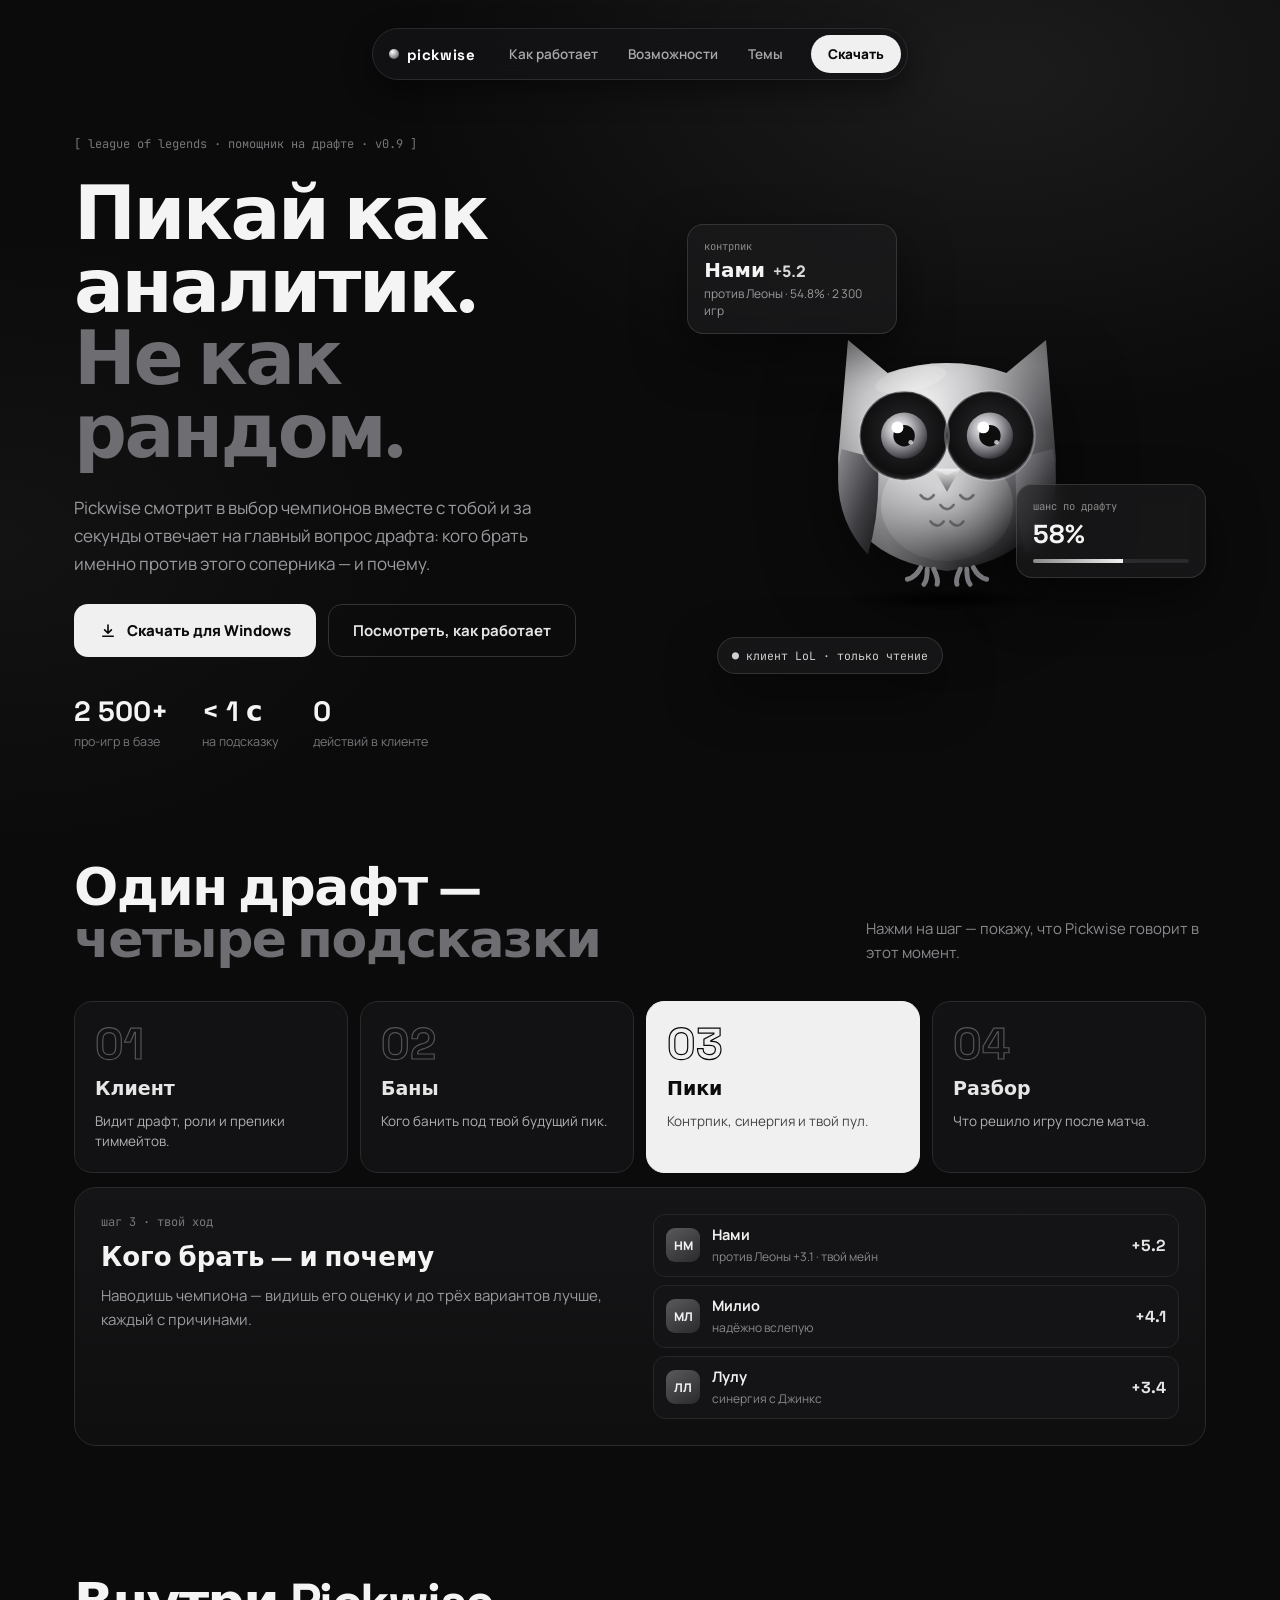
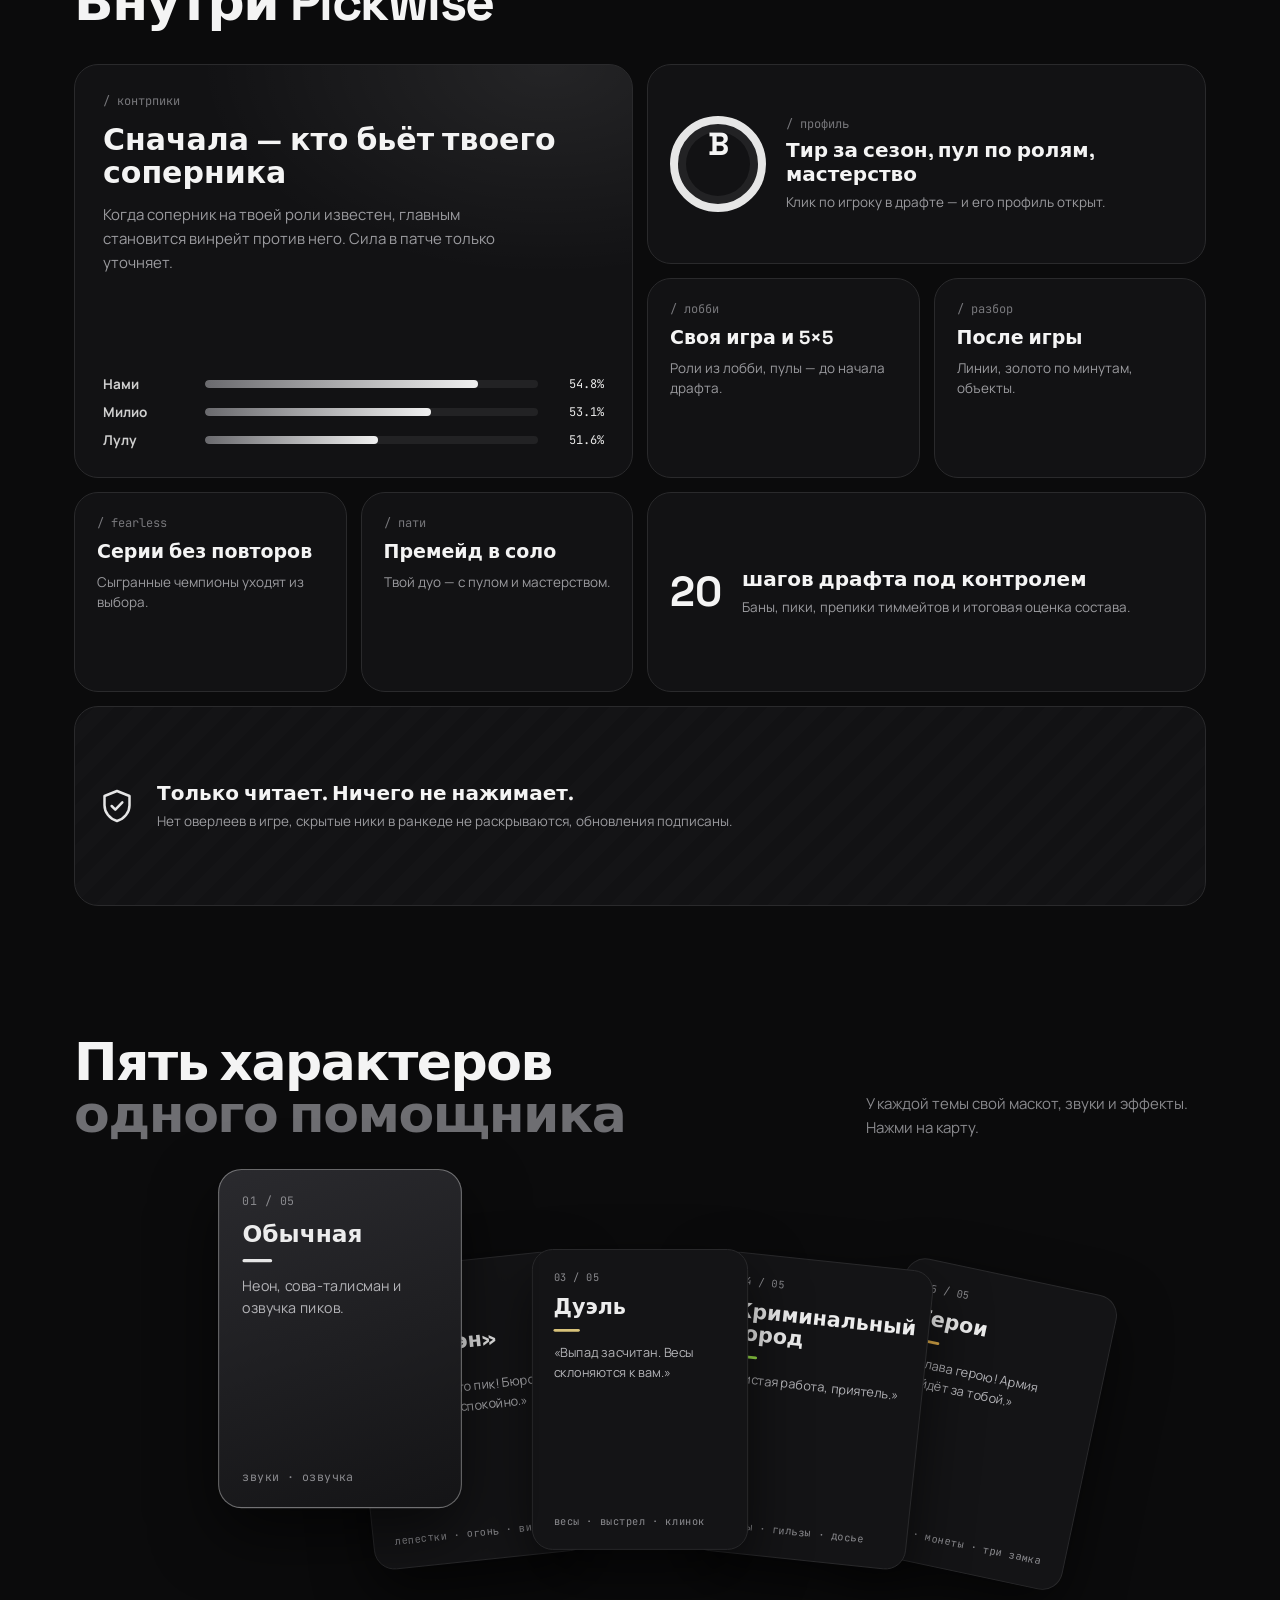
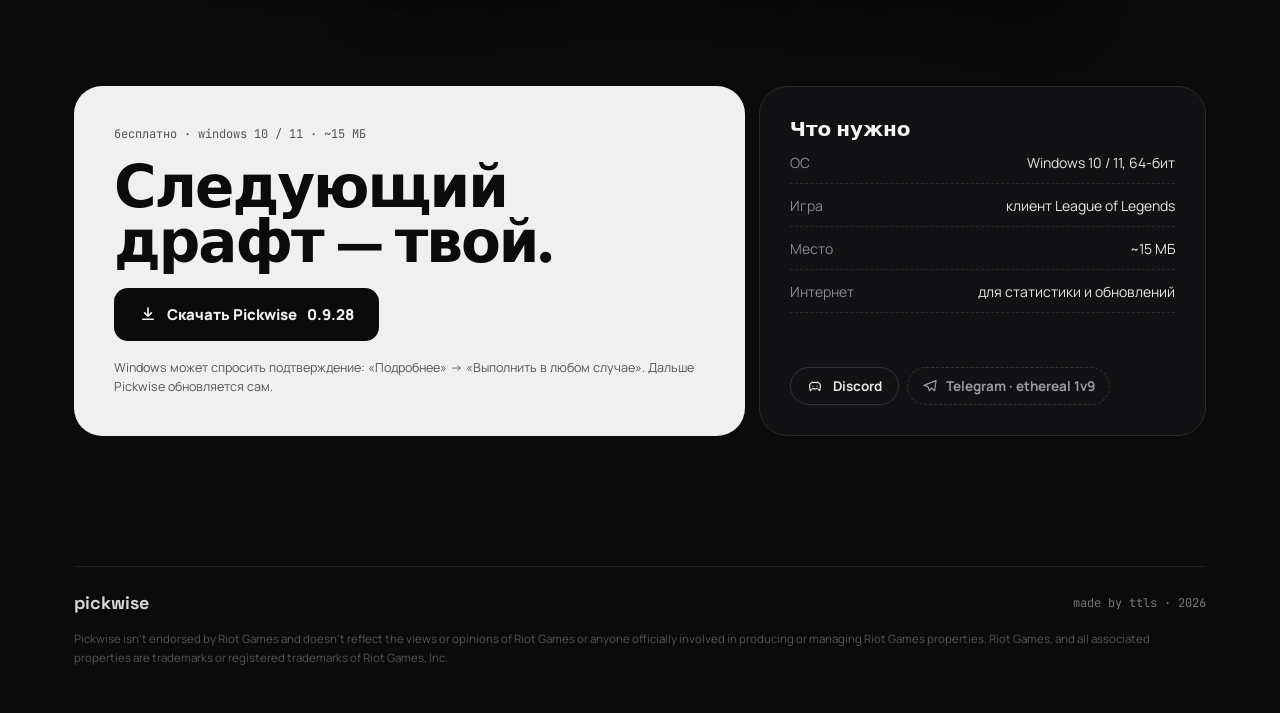
==== docs/index.html @ 0de7edf1 "Сайт Pickwise (docs/): страница скачивания, закрыта от поисковиков Co-Authored-By: Claude Opus 5.5 <" ====
<!doctype html>
<html lang="ru">
<head>
<meta charset="utf-8">
<meta name="viewport" content="width=device-width, initial-scale=1">
<meta name="robots" content="noindex, nofollow, noarchive">
<title>Pickwise — помощник на драфте League of Legends</title>
<meta name="description" content="Pickwise читает выбор чемпионов из клиента LoL и за секунды подсказывает пик и бан: контрпики, пулы, профиль игрока и разбор игры.">
<meta property="og:title" content="Pickwise — пикай как аналитик">
<meta property="og:description" content="Помощник на драфте League of Legends: контрпики, баны под твой пик, профиль игрока и разбор игры.">
<meta property="og:image" content="https://yeonix333.github.io/pickwise-releases/og.png">
<meta property="og:type" content="website">
<meta name="twitter:card" content="summary_large_image">
<meta name="theme-color" content="#0b0b0c">
<link rel="icon" href="favicon.svg" type="image/svg+xml">
<link rel="preconnect" href="https://fonts.googleapis.com">
<link rel="preconnect" href="https://fonts.gstatic.com" crossorigin>
<link href="https://fonts.googleapis.com/css2?family=Space+Grotesk:wght@500;600;700&family=Manrope:wght@400;500;600;700;800&family=JetBrains+Mono:wght@400;600;700&display=swap" rel="stylesheet">
<link rel="stylesheet" href="site.css">
</head>
<body>
<div class="bg" aria-hidden="true"></div>

<header class="nav-wrap">
  <nav class="nav" aria-label="Навигация">
    <a class="brand" href="#top"><span class="dot" aria-hidden="true"></span>pickwise</a>
    <span class="links">
      <a href="#how">Как работает</a>
      <a href="#bento">Возможности</a>
      <a href="#themes">Темы</a>
    </span>
    <a class="btn light sm" href="#download">Скачать</a>
  </nav>
</header>

<main>
  <!-- hero -->
  <section id="top" class="hero wrap">
    <div class="hero-text reveal">
      <span class="mono muted">[ league of legends · помощник на драфте · <span data-ver>v0.9</span> ]</span>
      <h1>Пикай как аналитик.<br><span class="dim">Не как рандом.</span></h1>
      <p class="lead">Pickwise смотрит в выбор чемпионов вместе с тобой и за секунды отвечает на главный вопрос драфта: кого брать именно против этого соперника — и почему.</p>
      <div class="row">
        <a class="btn light" href="#download"><svg viewBox="0 0 24 24" aria-hidden="true"><path d="M12 4v11m0 0-4.5-4.5M12 15l4.5-4.5M5 19h14"/></svg>Скачать для Windows</a>
        <a class="btn ghost" href="#how">Посмотреть, как работает</a>
      </div>
      <div class="stats">
        <div><b>2 500+</b><small>про-игр в базе</small></div>
        <div><b>&lt; 1 с</b><small>на подсказку</small></div>
        <div><b>0</b><small>действий в клиенте</small></div>
      </div>
    </div>

    <div class="hero-art" id="heroArt">
      <div class="float f1"><small class="mono">контрпик</small><div class="fl-h"><b>Нами</b><span>+5.2</span></div><small>против Леоны · 54.8% · 2 300 игр</small></div>
      <div class="float f2"><small class="mono">шанс по драфту</small><b class="big">58%</b><i class="bar"><b style="width:58%"></b></i></div>
      <div class="float f3 mono">● клиент LoL · только чтение</div>
      <div class="owl-box">
        <div class="owl-bob">
          <svg class="owl" viewBox="0 0 200 200" role="img" aria-label="Сова Pickwise">
            <defs>
              <radialGradient id="owBody" cx="38%" cy="30%" r="75%"><stop offset="0" stop-color="#f2f2f2"/><stop offset=".35" stop-color="#b9b9bc"/><stop offset=".72" stop-color="#5c5c60"/><stop offset="1" stop-color="#1c1c1e"/></radialGradient>
              <radialGradient id="owBelly" cx="45%" cy="35%" r="70%"><stop offset="0" stop-color="#fff" stop-opacity=".55"/><stop offset="1" stop-color="#fff" stop-opacity="0"/></radialGradient>
              <linearGradient id="owWing" x1="0" y1="0" x2="1" y2="1"><stop offset="0" stop-color="#8d8d91"/><stop offset=".6" stop-color="#3c3c40"/><stop offset="1" stop-color="#18181a"/></linearGradient>
              <radialGradient id="owSocket" cx="50%" cy="45%" r="60%"><stop offset="0" stop-color="#2a2a2d"/><stop offset=".8" stop-color="#0f0f10"/><stop offset="1" stop-color="#3a3a3d"/></radialGradient>
              <radialGradient id="owIris" cx="40%" cy="35%" r="70%"><stop offset="0" stop-color="#fff"/><stop offset=".35" stop-color="#bdbdc2"/><stop offset=".8" stop-color="#5a5a60"/><stop offset="1" stop-color="#2a2a2e"/></radialGradient>
              <linearGradient id="owBeak" x1="0" y1="0" x2="0" y2="1"><stop offset="0" stop-color="#e8e8e8"/><stop offset="1" stop-color="#6a6a6e"/></linearGradient>
              <radialGradient id="owRim" cx="80%" cy="70%" r="60%"><stop offset=".6" stop-color="#fff" stop-opacity="0"/><stop offset="1" stop-color="#fff" stop-opacity=".22"/></radialGradient>
            </defs>
            <path d="M40 46 L64 66 Q100 54 136 66 L160 46 L166 118 Q166 178 100 186 Q34 178 34 118 Z" fill="url(#owBody)"/>
            <path d="M40 46 L64 66 Q100 54 136 66 L160 46 L166 118 Q166 178 100 186 Q34 178 34 118 Z" fill="url(#owRim)"/>
            <ellipse cx="100" cy="146" rx="40" ry="34" fill="url(#owBelly)"/>
            <path d="M84 140 q4 5 8 0 M96 146 q4 5 8 0 M108 140 q4 5 8 0 M90 156 q4 5 8 0 M102 156 q4 5 8 0" fill="none" stroke="#4a4a4e" stroke-width="1.6" stroke-linecap="round" opacity=".7"/>
            <path d="M36 112 Q28 150 52 176 Q60 150 58 118 Z" fill="url(#owWing)"/>
            <path d="M164 112 Q172 150 148 176 Q140 150 142 118 Z" fill="url(#owWing)"/>
            <circle cx="74" cy="104" r="27" fill="url(#owSocket)"/>
            <circle cx="126" cy="104" r="27" fill="url(#owSocket)"/>
            <circle cx="74" cy="104" r="27" fill="none" stroke="#d8d8dc" stroke-opacity=".35" stroke-width="1.5"/>
            <circle cx="126" cy="104" r="27" fill="none" stroke="#d8d8dc" stroke-opacity=".35" stroke-width="1.5"/>
            <g id="owlEyes">
              <circle cx="74" cy="104" r="14" fill="url(#owIris)"/>
              <circle cx="126" cy="104" r="14" fill="url(#owIris)"/>
              <circle cx="74" cy="104" r="6.5" fill="#0d0d0e"/>
              <circle cx="126" cy="104" r="6.5" fill="#0d0d0e"/>
              <circle cx="70" cy="99" r="3.6" fill="#fff"/>
              <circle cx="122" cy="99" r="3.6" fill="#fff"/>
              <circle cx="78" cy="108" r="1.4" fill="#fff" opacity=".7"/>
              <circle cx="130" cy="108" r="1.4" fill="#fff" opacity=".7"/>
            </g>
            <g id="owlLids" class="lids"><rect x="44" y="74" width="60" height="0" fill="#3a3a3d"/><rect x="96" y="74" width="60" height="0" fill="#3a3a3d"/></g>
            <path d="M92 124 L108 124 L100 138 Z" fill="url(#owBeak)"/>
            <path d="M92 124 L108 124 L100 128 Z" fill="#fff" opacity=".35"/>
            <path d="M84 184 q-3 6 -8 7 M88 185 q0 7 -2 9 M92 185 q3 6 2 9 M108 185 q-3 6 -2 9 M112 185 q0 7 2 9 M116 184 q3 6 8 7" fill="none" stroke="#7a7a7e" stroke-width="3" stroke-linecap="round"/>
            <ellipse cx="78" cy="70" rx="22" ry="7" fill="#fff" opacity=".18" transform="rotate(-12 78 70)"/>
          </svg>
        </div>
        <div class="owl-shadow" aria-hidden="true"></div>
      </div>
    </div>
  </section>

  <!-- how it works -->
  <section id="how" class="wrap sec">
    <div class="sec-head reveal">
      <h2>Один драфт —<br><span class="dim">четыре подсказки</span></h2>
      <p>Нажми на шаг — покажу, что Pickwise говорит в этот момент.</p>
    </div>
    <div class="steps" id="steps" role="tablist" aria-label="Шаги драфта"></div>
    <div class="step-view reveal" id="stepView" role="tabpanel" aria-live="polite"></div>
  </section>

  <!-- bento -->
  <section id="bento" class="wrap sec">
    <h2 class="reveal">Внутри Pickwise</h2>
    <div class="bento">
      <div class="tile big reveal">
        <span class="mono muted">/ контрпики</span>
        <b class="t-xl">Сначала — кто бьёт твоего соперника</b>
        <p>Когда соперник на твоей роли известен, главным становится винрейт против него. Сила в патче только уточняет.</p>
        <div class="bars" id="bars">
          <div><span>Нами</span><i><b data-w="82"></b></i><span class="mono">54.8%</span></div>
          <div><span>Милио</span><i><b data-w="68"></b></i><span class="mono">53.1%</span></div>
          <div><span>Лулу</span><i><b data-w="52"></b></i><span class="mono">51.6%</span></div>
        </div>
      </div>
      <div class="tile wide row-tile reveal">
        <span class="ring" aria-hidden="true">B</span>
        <span><span class="mono muted">/ профиль</span><b class="t-l">Тир за сезон, пул по ролям, мастерство</b><p>Клик по игроку в драфте — и его профиль открыт.</p></span>
      </div>
      <div class="tile reveal"><span class="mono muted">/ лобби</span><b class="t-m">Своя игра и 5×5</b><p>Роли из лобби, пулы — до начала драфта.</p></div>
      <div class="tile reveal"><span class="mono muted">/ разбор</span><b class="t-m">После игры</b><p>Линии, золото по минутам, объекты.</p></div>
      <div class="tile reveal"><span class="mono muted">/ fearless</span><b class="t-m">Серии без повторов</b><p>Сыгранные чемпионы уходят из выбора.</p></div>
      <div class="tile reveal"><span class="mono muted">/ пати</span><b class="t-m">Премейд в соло</b><p>Твой дуо — с пулом и мастерством.</p></div>
      <div class="tile wide row-tile reveal">
        <span class="num">20</span>
        <span><b class="t-l">шагов драфта под контролем</b><p>Баны, пики, препики тиммейтов и итоговая оценка состава.</p></span>
      </div>
      <div class="tile full row-tile striped reveal">
        <svg class="ico" viewBox="0 0 24 24" aria-hidden="true"><path d="M12 3 4.5 6v5.5c0 4.4 3.1 8.2 7.5 9.5 4.4-1.3 7.5-5.1 7.5-9.5V6Z"/><path d="m8.8 12 2.2 2.2 4.2-4.4"/></svg>
        <span><b class="t-l">Только читает. Ничего не нажимает.</b><p>Нет оверлеев в игре, скрытые ники в ранкеде не раскрываются, обновления подписаны.</p></span>
      </div>
    </div>
  </section>

  <!-- themes -->
  <section id="themes" class="wrap sec">
    <div class="sec-head reveal">
      <h2>Пять характеров<br><span class="dim">одного помощника</span></h2>
      <p>У каждой темы свой маскот, звуки и эффекты. Нажми на карту.</p>
    </div>
    <div class="fan" id="fan"></div>
  </section>

  <!-- download -->
  <section id="download" class="wrap sec">
    <div class="dl">
      <div class="dl-main reveal">
        <span class="mono">бесплатно · windows 10 / 11 · <span data-size>~15 МБ</span></span>
        <b>Следующий драфт — твой.</b>
        <a class="btn dark" id="dlBtn" href="https://github.com/yeonix333/pickwise-releases/raw/main/files/0.9.28/Pickwise.exe"><svg viewBox="0 0 24 24" aria-hidden="true"><path d="M12 4v11m0 0-4.5-4.5M12 15l4.5-4.5M5 19h14"/></svg>Скачать Pickwise <span data-ver>0.9.28</span></a>
        <small>Windows может спросить подтверждение: «Подробнее» → «Выполнить в любом случае». Дальше Pickwise обновляется сам.</small>
      </div>
      <div class="dl-side reveal">
        <b class="t-l">Что нужно</b>
        <div class="req"><span>ОС</span><span>Windows 10 / 11, 64-бит</span></div>
        <div class="req"><span>Игра</span><span>клиент League of Legends</span></div>
        <div class="req"><span>Место</span><span data-size>~15 МБ</span></div>
        <div class="req"><span>Интернет</span><span>для статистики и обновлений</span></div>
        <div class="contacts">
          <a class="btn ghost sm" href="https://discord.gg/Bht3MKUtt" target="_blank" rel="noopener"><svg viewBox="0 0 24 24" aria-hidden="true"><path d="M8.5 15.5c2.3 1 4.7 1 7 0M9 12h.01M15 12h.01M7 17l-2 2c-1-3-1.5-6-1-9 1-2 2.6-3.2 4.5-4l.5 1c2-.4 4-.4 6 0l.5-1c1.9.8 3.5 2 4.5 4 .5 3 0 6-1 9l-2-2"/></svg>Discord</a>
          <span class="tg"><svg viewBox="0 0 24 24" aria-hidden="true"><path d="M21 4 3 11l6 2 2 6 3-4 5 4z"/></svg>Telegram · ethereal 1v9</span>
        </div>
      </div>
    </div>
    <div class="changes reveal" id="changes" hidden>
      <span class="mono muted">что нового в <span data-ver></span></span>
      <ul id="changeList"></ul>
    </div>
  </section>
</main>

<footer class="wrap foot">
  <div class="foot-row"><span class="brand-f">pickwise</span><span class="mono muted">made by ttls · 2026</span></div>
  <p>Pickwise isn't endorsed by Riot Games and doesn't reflect the views or opinions of Riot Games or anyone officially involved in producing or managing Riot Games properties. Riot Games, and all associated properties are trademarks or registered trademarks of Riot Games, Inc.</p>
</footer>

<script src="site.js"></script>
</body>
</html>
---- docs/site.css ----
:root{
  --bg:#0b0b0c;--card:#121214;--card2:#151517;--line:#2a2a2c;--line2:#333336;
  --text:#e6e6e6;--hi:#f4f4f4;--muted:#77777b;--soft:#9b9b9f;--dim:#6e6e72;--light:#f0f0f0;
  --display:"Space Grotesk",system-ui,sans-serif;--ui:Manrope,"Segoe UI",system-ui,sans-serif;--mono:"JetBrains Mono",ui-monospace,monospace;
}
*{box-sizing:border-box}
html{scroll-behavior:smooth;overflow-x:clip}
body{margin:0;background:var(--bg);color:var(--text);font-family:var(--ui);-webkit-font-smoothing:antialiased;overflow-x:clip}
a{color:inherit}
.bg{position:fixed;inset:0;z-index:-1;pointer-events:none;background:radial-gradient(900px 520px at 78% 8%,rgba(255,255,255,.07),transparent 70%),radial-gradient(700px 500px at 0% 60%,rgba(255,255,255,.035),transparent 70%)}
.wrap{max-width:1180px;margin:0 auto;padding-left:24px;padding-right:24px}
.mono{font-family:var(--mono);font-size:12px}
.muted{color:var(--muted)}
.dim{color:var(--dim)}
h1,h2{font-family:var(--display);font-weight:700;color:var(--hi);margin:0}
h2{font-size:52px;line-height:1;letter-spacing:-1.5px}
p{margin:0}

/* buttons */
.btn{display:inline-flex;align-items:center;gap:10px;padding:15px 24px;border-radius:14px;text-decoration:none;font-weight:800;font-size:15px;border:1px solid transparent;transition:transform .15s ease,background .2s ease,border-color .2s ease;cursor:pointer}
.btn:hover{transform:translateY(-1px)}
.btn svg{width:18px;height:18px;fill:none;stroke:currentColor;stroke-width:2.2;stroke-linecap:round;stroke-linejoin:round}
.btn.light{background:var(--light);color:var(--bg)}
.btn.light:hover{background:#ffffff}
.btn.dark{background:var(--bg);color:var(--light);align-self:flex-start}
.btn.ghost{border-color:var(--line2);color:var(--text);font-weight:700}
.btn.ghost:hover{border-color:#55555a}
.btn.sm{padding:9px 16px;font-size:13.5px;border-radius:999px}
.btn:focus-visible,.step:focus-visible,.card:focus-visible,.nav a:focus-visible{outline:2px solid #ffffff;outline-offset:3px}

/* nav */
.nav-wrap{position:sticky;top:14px;z-index:10;display:flex;justify-content:center;padding:14px 16px 0}
.nav{display:flex;align-items:center;gap:6px;padding:6px 6px 6px 16px;border-radius:999px;border:1px solid var(--line);background:rgba(20,20,22,.78);backdrop-filter:blur(14px);-webkit-backdrop-filter:blur(14px);box-shadow:0 10px 30px rgba(0,0,0,.45)}
.brand{display:flex;align-items:center;gap:8px;margin-right:14px;text-decoration:none;font-family:var(--display);font-weight:700;font-size:15px;letter-spacing:.04em;color:#fff}
.brand .dot{width:10px;height:10px;border-radius:50%;background:radial-gradient(circle at 35% 30%,#fff,#8a8a8a 60%,#3a3a3a)}
.links{display:flex;gap:2px}
.links a{padding:8px 14px;border-radius:999px;text-decoration:none;font-size:13.5px;font-weight:600;color:#a8a8a8;transition:color .15s,background .15s}
.links a:hover{color:#fff;background:rgba(255,255,255,.05)}
.nav .btn.sm{margin-left:8px}

/* hero */
.hero{display:grid;grid-template-columns:minmax(0,1.05fr) minmax(0,.95fr);gap:40px;align-items:center;padding-top:70px;padding-bottom:110px}
.hero-text{display:flex;flex-direction:column;gap:26px}
.hero h1{font-size:74px;line-height:.98;letter-spacing:-2.5px}
.lead{max-width:500px;font-size:17px;line-height:1.65;color:var(--soft)}
.row{display:flex;gap:12px;flex-wrap:wrap}
.stats{display:flex;gap:34px;margin-top:10px}
.stats b{display:block;font-family:var(--display);font-size:28px;color:var(--hi)}
.stats small{font-size:12.5px;color:var(--muted)}
.hero-art{position:relative;height:520px}
.float{position:absolute;z-index:2;padding:14px 16px;border-radius:16px;border:1px solid rgba(255,255,255,.12);background:rgba(30,30,32,.62);backdrop-filter:blur(10px);-webkit-backdrop-filter:blur(10px);box-shadow:0 20px 50px rgba(0,0,0,.5);animation:drift 5s ease-in-out infinite}
.float small{display:block;font-size:12px;color:var(--soft)}
.float small.mono{font-size:10.5px;color:#8a8a8a}
.f1{--r:-6deg;top:40px;left:0;width:210px}
.f1 .fl-h{display:flex;align-items:baseline;gap:8px;margin:4px 0 2px}
.f1 .fl-h b{font-family:var(--display);font-size:20px;color:var(--hi)}
.f1 .fl-h span{font-weight:800;color:#d8d8d8}
.f2{--r:5deg;top:300px;right:0;width:190px;animation-duration:6s;animation-delay:.8s}
.f2 .big{display:block;margin:4px 0 8px;font-family:var(--display);font-size:26px;color:var(--hi)}
.bar{display:block;height:4px;border-radius:4px;background:#2a2a2c;overflow:hidden}
.bar b{display:block;height:100%;background:linear-gradient(90deg,#8a8a8a,#f0f0f0)}
.f3{--r:-3deg;bottom:30px;left:30px;padding:10px 14px;border-radius:999px;font-size:11.5px;color:#cfcfcf;animation-duration:5.5s;animation-delay:.4s}
.owl-box{position:absolute;left:50%;top:50%;width:330px;transform:translate(-50%,-52%)}
.owl-bob{animation:bob 4.5s ease-in-out infinite}
.owl{width:330px;height:330px;display:block;filter:drop-shadow(0 30px 40px rgba(0,0,0,.45))}
#owlEyes{transition:transform .12s linear}
.lids rect{transition:height .08s ease}
.owl-shadow{width:200px;height:22px;margin:-6px auto 0;border-radius:50%;background:radial-gradient(closest-side,rgba(0,0,0,.85),transparent);animation:shadow 4.5s ease-in-out infinite}
@keyframes bob{0%,100%{transform:translateY(0)}50%{transform:translateY(-10px)}}
@keyframes drift{0%,100%{transform:translate(0,0) rotate(var(--r))}50%{transform:translate(0,-8px) rotate(var(--r))}}
@keyframes shadow{0%,100%{transform:scaleX(1);opacity:.55}50%{transform:scaleX(.86);opacity:.35}}

/* sections */
.sec{padding-bottom:130px}
.sec-head{display:flex;align-items:flex-end;justify-content:space-between;gap:24px;flex-wrap:wrap;margin-bottom:36px}
.sec-head p{max-width:340px;font-size:15px;line-height:1.6;color:#8a8a8e}
#bento h2{margin-bottom:36px}

/* steps */
.steps{display:grid;grid-template-columns:repeat(4,minmax(0,1fr));gap:12px}
.step{display:flex;flex-direction:column;gap:10px;padding:20px;border-radius:18px;border:1px solid var(--line);background:var(--card);color:var(--text);text-align:left;font:inherit;cursor:pointer;transition:background .25s,border-color .25s,color .25s,transform .2s}
.step:hover{transform:translateY(-2px);border-color:#444}
.step .n{font-family:var(--display);font-weight:700;font-size:44px;line-height:1;color:transparent;-webkit-text-stroke:1.2px #55555a}
.step b{font-family:var(--display);font-size:19px}
.step span.d{font-size:13.5px;line-height:1.5;opacity:.75}
.step[aria-selected="true"]{background:var(--light);color:var(--bg);border-color:var(--light)}
.step[aria-selected="true"] .n{-webkit-text-stroke-color:var(--bg)}
.step-view{margin-top:14px;padding:26px;border-radius:22px;border:1px solid var(--line);background:linear-gradient(180deg,var(--card2),#0f0f10);display:grid;grid-template-columns:minmax(0,1fr) minmax(0,1fr);gap:26px}
.step-view .sv-text{display:flex;flex-direction:column;gap:10px}
.step-view .sv-text b{font-family:var(--display);font-size:26px;color:var(--hi)}
.step-view .sv-text span:last-child{font-size:15px;line-height:1.6;color:var(--soft)}
.sv-rows{display:flex;flex-direction:column;gap:8px}
.sv-row{display:grid;grid-template-columns:34px minmax(0,1fr) auto;gap:12px;align-items:center;padding:10px 12px;border-radius:12px;border:1px solid #262628;background:#141416;animation:rowin .35s ease both}
.sv-row:nth-child(2){animation-delay:.06s}.sv-row:nth-child(3){animation-delay:.12s}
.sv-row .ini{width:34px;height:34px;border-radius:9px;display:grid;place-items:center;background:linear-gradient(145deg,#5a5a5e,#2a2a2c);font-weight:800;font-size:12px;color:#f0f0f0}
.sv-row b.nm{display:block;font-size:14.5px;color:#f0f0f0}
.sv-row small{font-size:12px;color:#8a8a8e}
.sv-row .v{font-family:var(--display);font-size:16px;color:var(--text)}
@keyframes rowin{from{opacity:0;transform:translateY(6px)}to{opacity:1;transform:none}}

/* bento */
.bento{display:grid;grid-template-columns:repeat(4,minmax(0,1fr));grid-auto-rows:minmax(200px,auto);gap:14px}
.tile{padding:22px;border-radius:24px;border:1px solid var(--line);background:var(--card);display:flex;flex-direction:column;gap:8px;transition:border-color .25s,transform .25s}
.tile:hover{border-color:#444;transform:translateY(-3px)}
.tile p{font-size:13.5px;line-height:1.5;color:var(--soft)}
.tile.big{grid-column:span 2;grid-row:span 2;padding:28px;gap:14px;background:radial-gradient(500px 300px at 85% 0%,rgba(255,255,255,.08),transparent 70%),var(--card)}
.tile.big p{font-size:15px;line-height:1.6;max-width:440px}
.tile.wide{grid-column:span 2}
.tile.full{grid-column:1/-1}
.row-tile{flex-direction:row;align-items:center;gap:20px}
.row-tile > span{display:flex;flex-direction:column;gap:6px}
.striped{background:repeating-linear-gradient(135deg,#121214 0 14px,#141416 14px 28px)}
.t-xl{font-family:var(--display);font-size:30px;line-height:1.1;color:var(--hi)}
.t-l{font-family:var(--display);font-size:20px;line-height:1.2;color:var(--hi)}
.t-m{font-family:var(--display);font-size:19px;color:var(--hi)}
.ring{width:96px;height:96px;flex:none;border-radius:50%;display:grid;place-items:center;border:8px solid #e6e6e6;box-shadow:inset 0 0 0 8px #222224;font-family:var(--display);font-weight:700;font-size:32px;color:var(--hi)}
.ico{width:40px;height:40px;flex:none;fill:none;stroke:#e6e6e6;stroke-width:1.5;stroke-linecap:round;stroke-linejoin:round}
.num{font-family:var(--display);font-weight:700;font-size:42px;color:var(--hi)}
.bars{margin-top:auto;display:flex;flex-direction:column;gap:10px}
.bars > div{display:grid;grid-template-columns:90px minmax(0,1fr) 54px;gap:12px;align-items:center;font-size:13.5px}
.bars > div > span:first-child{color:#cfcfcf;font-weight:700}
.bars > div > span:last-child{text-align:right;color:var(--text)}
.bars i{height:8px;border-radius:8px;background:#222224;overflow:hidden}
.bars i b{display:block;height:100%;width:0;background:linear-gradient(90deg,#6a6a6e,#f0f0f0);border-radius:8px;transition:width 1.2s cubic-bezier(.2,.8,.2,1)}

/* themes fan */
.fan{position:relative;height:380px;overflow-x:clip;overflow-y:visible}
.card{position:absolute;bottom:10px;left:50%;width:230px;height:320px;margin-left:-115px;padding:22px;border-radius:22px;border:1px solid var(--line);background:#141416;color:#ececec;font:inherit;text-align:left;cursor:pointer;transform-origin:50% 120%;box-shadow:0 24px 60px rgba(0,0,0,.6);display:flex;flex-direction:column;gap:12px;transition:transform .5s cubic-bezier(.2,.8,.2,1),border-color .3s,background .3s}
.card .no{font-family:var(--mono);font-size:11px;color:#8a8a8e}
.card b{font-family:var(--display);font-size:22px;line-height:1.1}
.card .acc{width:28px;height:3px;border-radius:3px}
.card .ln{font-size:13.5px;line-height:1.55;color:#b4b4b8}
.card .fx{margin-top:auto;font-family:var(--mono);font-size:11px;color:#8a8a8e}
.card[aria-pressed="true"]{background:linear-gradient(160deg,#2a2a2e,#141416);border-color:rgba(255,255,255,.35)}

/* download */
.dl{display:grid;grid-template-columns:minmax(0,1.2fr) minmax(0,.8fr);gap:14px}
.dl-main{padding:40px;border-radius:28px;background:var(--light);color:var(--bg);display:flex;flex-direction:column;gap:18px}
.dl-main .mono{color:#555}
.dl-main > b{font-family:var(--display);font-size:58px;line-height:.95;letter-spacing:-2px}
.dl-main small{font-size:12.5px;color:#555;line-height:1.5}
.dl-side{padding:30px;border-radius:28px;border:1px solid var(--line);background:var(--card);display:flex;flex-direction:column;gap:12px}
.req{display:flex;justify-content:space-between;gap:16px;padding-bottom:11px;border-bottom:1px dashed var(--line);font-size:14px}
.req span:first-child{color:#8a8a8e}
.req span:last-child{text-align:right}
.contacts{display:flex;gap:8px;flex-wrap:wrap;align-items:center;margin-top:auto;padding-top:8px}
.contacts svg,.tg svg{width:16px;height:16px;fill:none;stroke:currentColor;stroke-width:1.8;stroke-linecap:round;stroke-linejoin:round}
.tg{display:inline-flex;align-items:center;gap:8px;padding:9px 14px;border-radius:999px;border:1px dashed var(--line2);font-size:13.5px;font-weight:700;color:var(--soft)}
.changes{margin-top:14px;padding:22px 26px;border-radius:22px;border:1px solid var(--line);background:var(--card)}
.changes ul{margin:10px 0 0;padding-left:18px;display:flex;flex-direction:column;gap:6px;font-size:14px;line-height:1.55;color:var(--soft)}

/* footer */
.foot{padding-bottom:46px;display:flex;flex-direction:column;gap:16px}
.foot-row{display:flex;justify-content:space-between;align-items:center;gap:16px;flex-wrap:wrap;padding-top:24px;border-top:1px solid #1f1f21}
.brand-f{font-family:var(--display);font-weight:700;font-size:18px;color:#d8d8d8}
.foot p{font-size:11.5px;line-height:1.6;color:#55555a}

/* reveal on scroll */
.reveal{opacity:0;transform:translateY(18px);transition:opacity .7s ease,transform .7s ease}
.reveal.in{opacity:1;transform:none}

@media (prefers-reduced-motion: reduce){
  *{animation:none !important;transition:none !important;scroll-behavior:auto !important}
  .reveal{opacity:1;transform:none}
}
@media (max-width:960px){
  .hero{grid-template-columns:minmax(0,1fr);padding-top:40px}
  .hero h1{font-size:46px;letter-spacing:-1.5px}
  .hero-art{height:400px}
  .owl-box,.owl{width:260px}
  .owl{height:260px}
  .f1{top:0}.f2{top:auto;bottom:40px}.f3{display:none}
  h2{font-size:38px}
  .steps{grid-template-columns:repeat(2,minmax(0,1fr))}
  .step-view{grid-template-columns:minmax(0,1fr)}
  .bento{grid-template-columns:minmax(0,1fr)}
  .tile.big,.tile.wide,.tile.full{grid-column:auto;grid-row:auto}
  .row-tile{flex-direction:column;align-items:flex-start}
  .links{display:none}
  .dl{grid-template-columns:minmax(0,1fr)}
  .dl-main{padding:28px}.dl-main > b{font-size:40px}
  .card{width:200px;height:290px;margin-left:-100px}
}
@media (max-width:520px){
  .stats{gap:20px}
  .stats b{font-size:22px}
  .float{display:none}
}
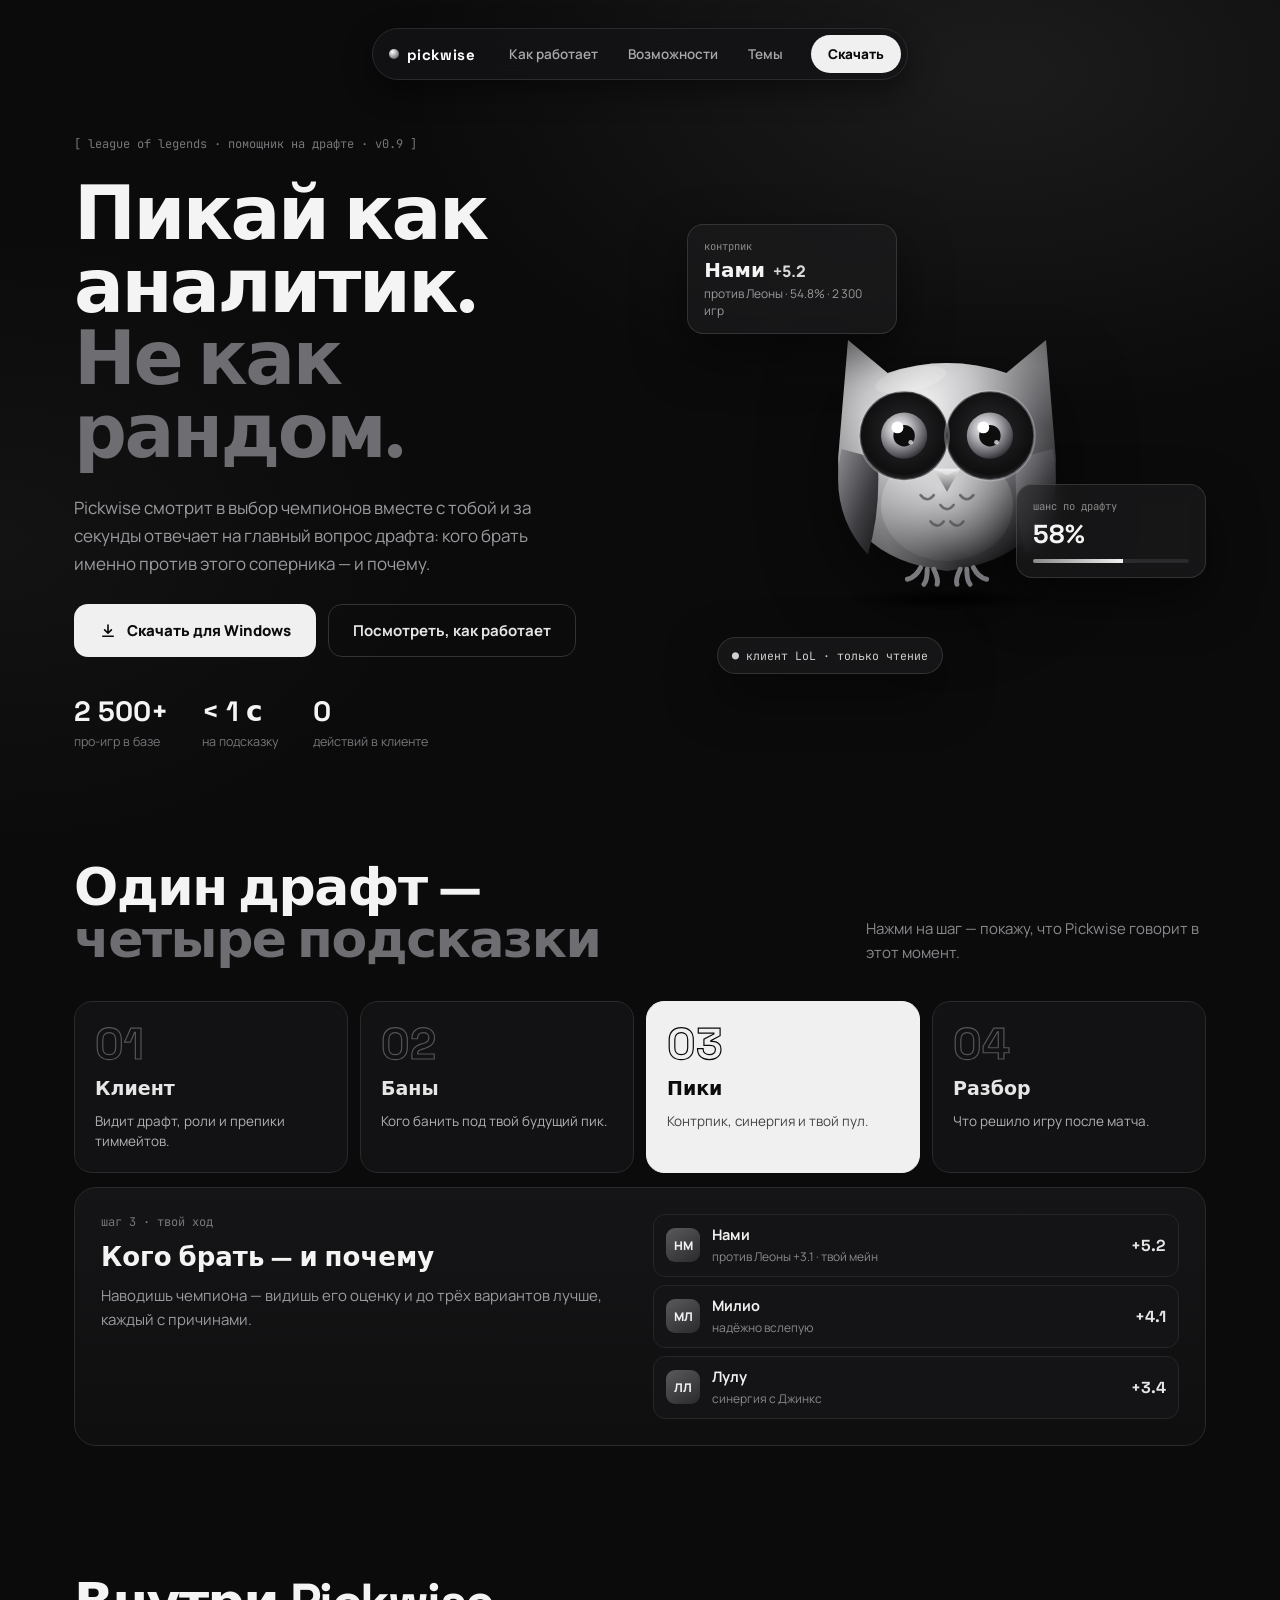
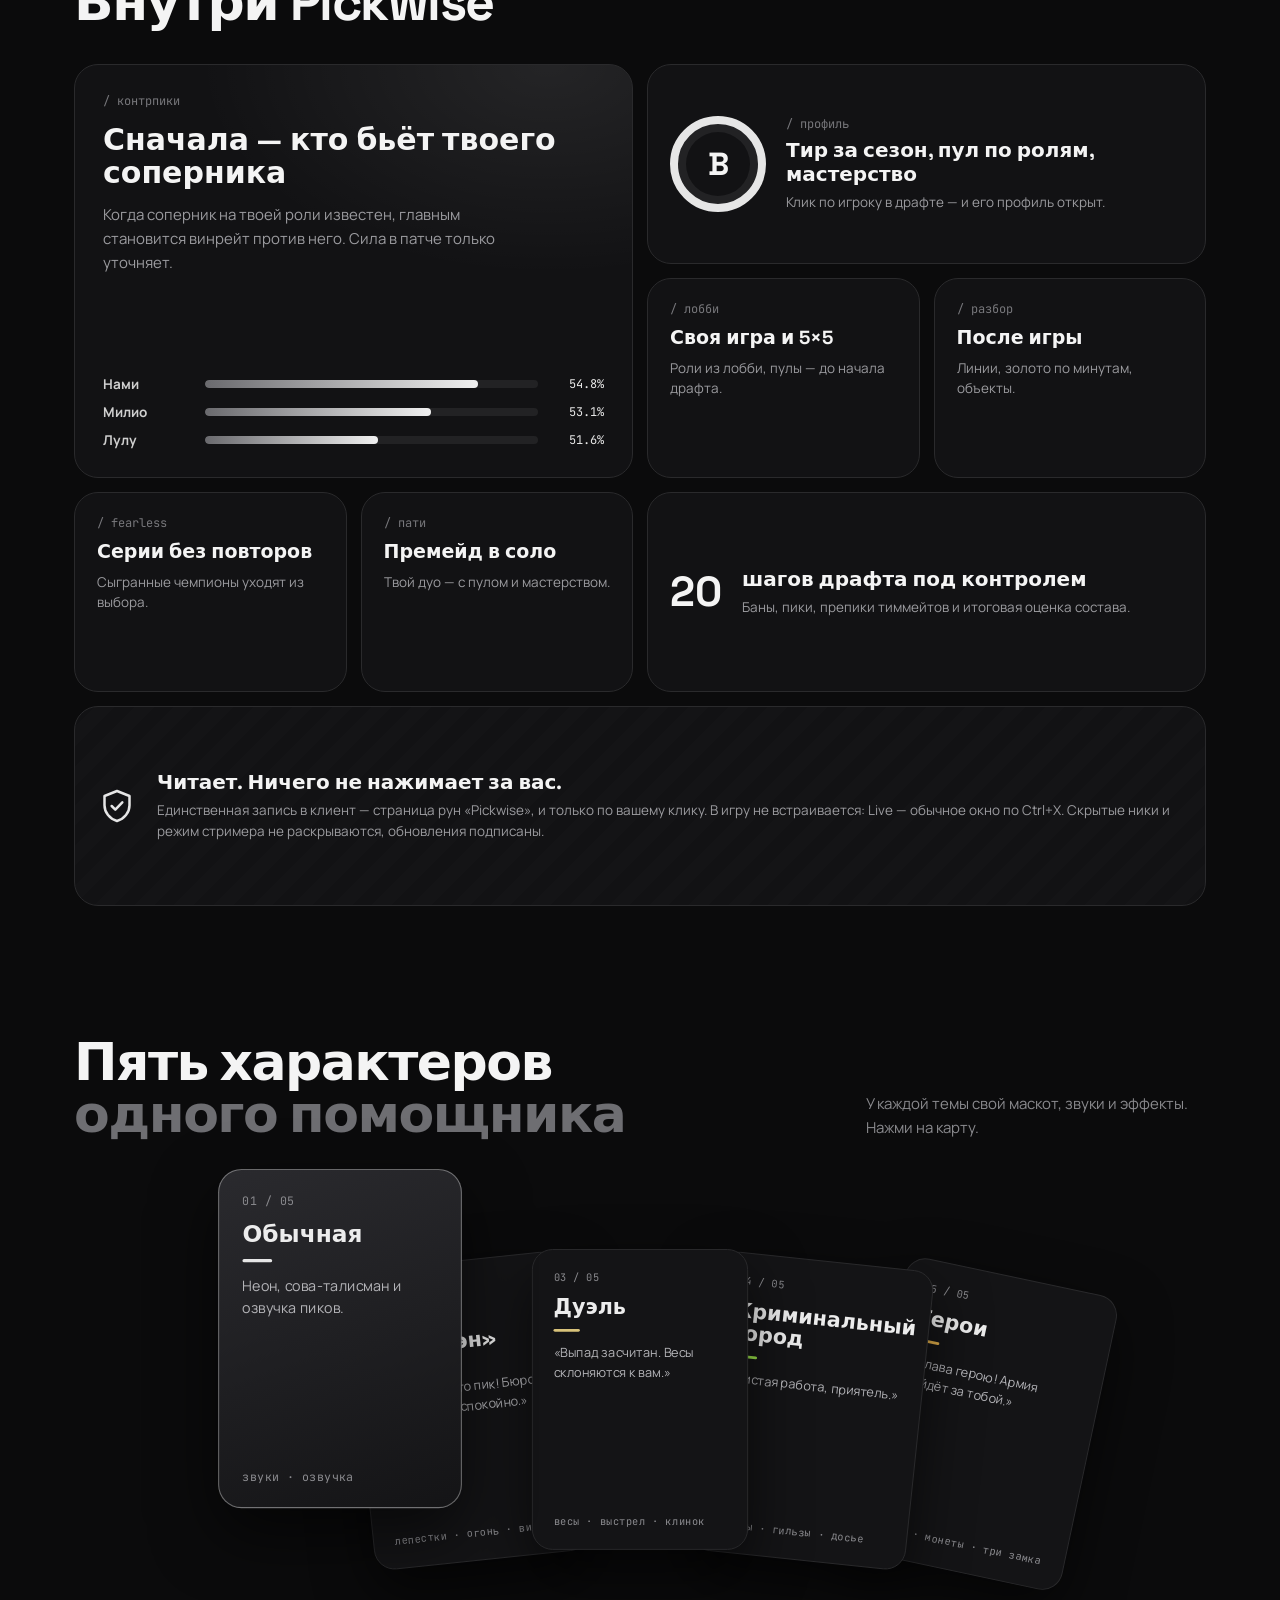
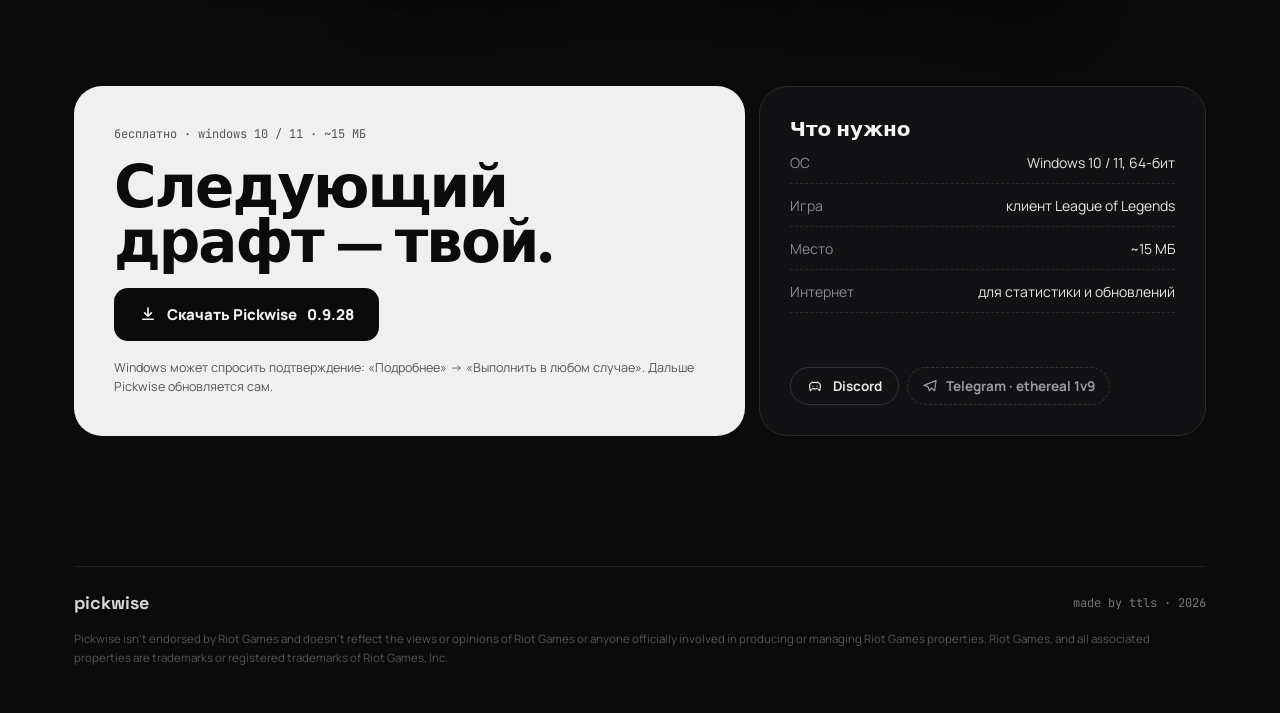
==== commit 657ed019: "Site: honest wording about the rune page import Co-Authored-By: Claude Opus 5.5 <noreply@anthropic.c" ====
--- a/docs/index.html
+++ b/docs/index.html
@@ -137,7 +137,7 @@
       </div>
       <div class="tile full row-tile striped reveal">
         <svg class="ico" viewBox="0 0 24 24" aria-hidden="true"><path d="M12 3 4.5 6v5.5c0 4.4 3.1 8.2 7.5 9.5 4.4-1.3 7.5-5.1 7.5-9.5V6Z"/><path d="m8.8 12 2.2 2.2 4.2-4.4"/></svg>
-        <span><b class="t-l">Только читает. Ничего не нажимает.</b><p>Нет оверлеев в игре, скрытые ники в ранкеде не раскрываются, обновления подписаны.</p></span>
+        <span><b class="t-l">Читает. Ничего не нажимает за вас.</b><p>Единственная запись в клиент — страница рун «Pickwise», и только по вашему клику. В игру не встраивается: Live — обычное окно по Ctrl+X. Скрытые ники и режим стримера не раскрываются, обновления подписаны.</p></span>
       </div>
     </div>
   </section>
--- a/docs/site.css
+++ b/docs/site.css
@@ -108,12 +108,12 @@
 .tile.wide{grid-column:span 2}
 .tile.full{grid-column:1/-1}
 .row-tile{flex-direction:row;align-items:center;gap:20px}
-.row-tile > span{display:flex;flex-direction:column;gap:6px}
+.row-tile > span:not(.ring):not(.num){display:flex;flex-direction:column;gap:6px}
 .striped{background:repeating-linear-gradient(135deg,#121214 0 14px,#141416 14px 28px)}
 .t-xl{font-family:var(--display);font-size:30px;line-height:1.1;color:var(--hi)}
 .t-l{font-family:var(--display);font-size:20px;line-height:1.2;color:var(--hi)}
 .t-m{font-family:var(--display);font-size:19px;color:var(--hi)}
-.ring{width:96px;height:96px;flex:none;border-radius:50%;display:grid;place-items:center;border:8px solid #e6e6e6;box-shadow:inset 0 0 0 8px #222224;font-family:var(--display);font-weight:700;font-size:32px;color:var(--hi)}
+.ring{width:96px;height:96px;flex:none;box-sizing:border-box;border-radius:50%;display:grid;place-items:center;line-height:1;text-align:center;border:8px solid #e6e6e6;box-shadow:inset 0 0 0 8px #222224;font-family:var(--display);font-weight:700;font-size:32px;color:var(--hi)}
 .ico{width:40px;height:40px;flex:none;fill:none;stroke:#e6e6e6;stroke-width:1.5;stroke-linecap:round;stroke-linejoin:round}
 .num{font-family:var(--display);font-weight:700;font-size:42px;color:var(--hi)}
 .bars{margin-top:auto;display:flex;flex-direction:column;gap:10px}
